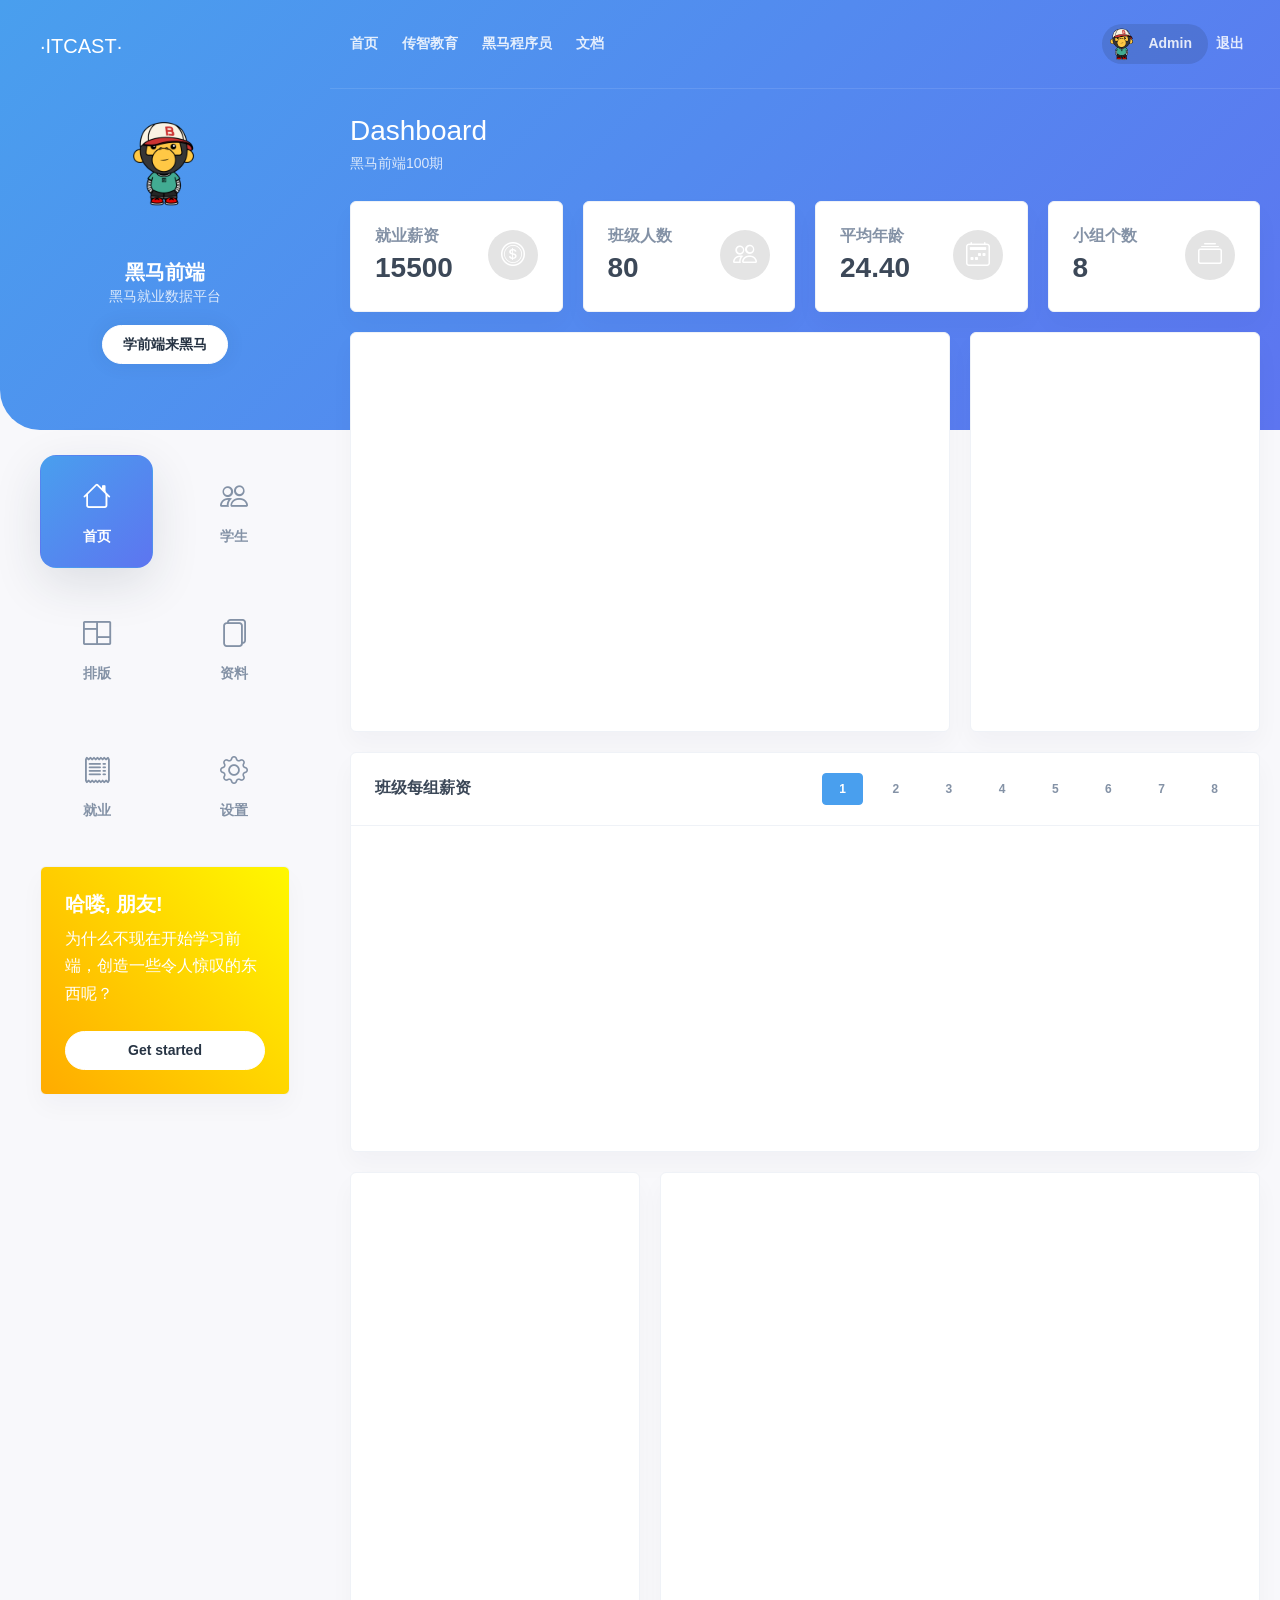
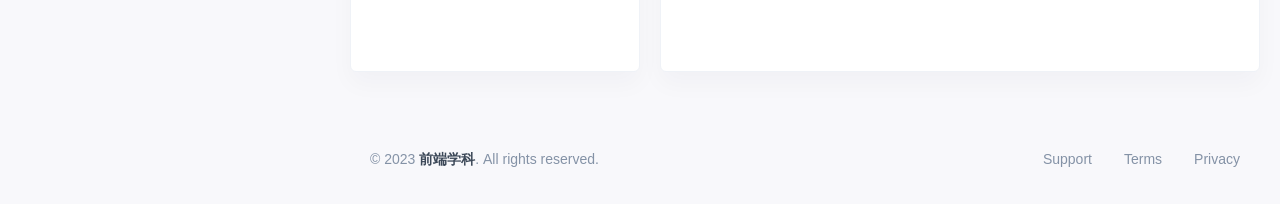
==== index.html @ 6d4876da "Initialize project" ====
<!DOCTYPE html>
<html lang="zh-CN">

<head>
  <meta charset="UTF-8" />
  <meta http-equiv="X-UA-Compatible" content="IE=edge" />
  <meta name="viewport" content="width=device-width, initial-scale=1.0" />
  <title>首页</title>
  <link rel="stylesheet" href="./bootstrap/bootstrap.min.css" />
  <link rel="stylesheet" href="./bootstrap/bootstrap-icons.css" />
  <link rel="stylesheet" href="./css/common.css" />
  <link rel="stylesheet" href="./css/index.css" />
</head>

<body class="application application-offset sidenav-pinned ready">
  <div class="container-fluid container-application">
    <div class="sidenav show" id="sidenav-main">
      <!-- Sidenav header -->
      <div class="sidenav-header d-flex align-items-center">
        <a class="navbar-brand" href="./index.html">
          <span class="logo">·ITCAST·</span>
        </a>
      </div>
      <!-- User mini profile -->
      <div class="sidenav-user d-flex flex-column align-items-center justify-content-between text-center">
        <!-- Avatar -->
        <div>
          <a href="#" class="avatar rounded-circle avatar-xl">
            <img alt="Image placeholder" src="./imgs/avatar.png" class="" />
          </a>
          <div class="mt-5">
            <h5 class="mb-0 text-white">黑马前端</h5>
            <span class="d-block text-sm text-white opacity-8 mb-3">黑马就业数据平台</span>
            <a href="javascript:;" class="btn btn-sm btn-white btn-icon rounded-pill shadow hover-translate-y-n3">
              <span class="btn-inner--text">学前端来黑马</span>
            </a>
          </div>
        </div>
      </div>
      <!-- Application nav -->
      <div class="nav-application clearfix">
        <a href="./index.html" class="btn btn-square text-sm active">
          <span class="btn-inner--icon d-block"><i class="bi bi-house bi-2x"></i></span>
          <span class="btn-inner--icon d-block pt-2">首页</span>
        </a>
        <a href="./student.html" class="btn btn-square text-sm">
          <span class="btn-inner--icon d-block"><i class="bi bi-people bi-2x"></i></span>
          <span class="btn-inner--icon d-block pt-2">学生</span>
        </a>
        <a href="javascript:;" class="btn btn-square text-sm">
          <span class="btn-inner--icon d-block"><i class="bi bi-columns bi-2x"></i></span>
          <span class="btn-inner--icon d-block pt-2">排版</span>
        </a>
        <a href="javascript:;" class="btn btn-square text-sm">
          <span class="btn-inner--icon d-block"><i class="bi bi-files bi-2x"></i></span>
          <span class="btn-inner--icon d-block pt-2">资料</span>
        </a>
        <a href="javascript:;" class="btn btn-square text-sm">
          <span class="btn-inner--icon d-block"><i class="bi bi-receipt bi-2x"></i></span>
          <span class="btn-inner--icon d-block pt-2">就业</span>
        </a>
        <a href="javascript:;" class="btn btn-square text-sm">
          <span class="btn-inner--icon d-block"><i class="bi bi-gear bi-2x"></i></span>
          <span class="btn-inner--icon d-block pt-2">设置</span>
        </a>
      </div>
      <!-- Misc area -->
      <div class="card bg-gradient-warning">
        <div class="card-body">
          <h5 class="text-white">哈喽, 朋友!</h5>
          <p class="text-white mb-4">为什么不现在开始学习前端，创造一些令人惊叹的东西呢？</p>
          <a href="http://itcast.cn" class="btn btn-sm btn-block btn-white rounded-pill" target="_blank">Get started</a>
        </div>
      </div>
    </div>
    <div class="main-content position-relative">
      <nav class="navbar navbar-main navbar-expand-lg navbar-dark navbar-border" id="navbar-main">
        <div class="container-fluid">
          <!-- Navbar nav -->
          <div class="collapse navbar-collapse navbar-collapse-fade" id="navbar-main-collapse">
            <ul class="navbar-nav align-items-lg-center">
              <!-- Home  -->
              <li class="nav-item">
                <a class="nav-link pl-lg-0" href="./index.html"> 首页 </a>
              </li>
              <li class="nav-item">
                <a class="nav-link pl-lg-0" href="./index.html"> 传智教育 </a>
              </li>
              <li class="nav-item">
                <a class="nav-link pl-lg-0" href="./index.html"> 黑马程序员 </a>
              </li>
              <li class="nav-item">
                <a class="nav-link pl-lg-0" href="./index.html"> 文档 </a>
              </li>
            </ul>
            <!-- Right menu -->
            <ul class="navbar-nav ml-lg-auto align-items-center d-none d-lg-flex">
              <li class="nav-item dropdown dropdown-animate">
                <a class="nav-link pr-lg-0" href="javascript:void(0)" role="button" data-toggle="dropdown" aria-haspopup="true" aria-expanded="false">
                  <div class="media media-pill align-items-center">
                    <span class="avatar rounded-circle">
                      <img alt="Image placeholder" src="./imgs/avatar.png" />
                    </span>
                    <div class="ml-2 d-none d-lg-block">
                      <span class="mb-0 text-sm font-weight-bold username">Admin</span>
                    </div>
                  </div>
                </a>
              </li>
              <li class="nav-item">
                <a class="nav-link pl-lg-0" id="logout" href="javascript:;"> 退出 </a>
              </li>
            </ul>
          </div>
        </div>
      </nav>
      <div class="page-content">
        <!-- Page Title -->
        <div class="page-title">
          <div class="row justify-content-between align-items-center">
            <div class="col-md-6 mb-3 mb-md-0">
              <h5 class="h3 font-weight-400 mb-0 text-white">Dashboard</h5>
              <span class="text-sm text-white opacity-8">黑马前端100期</span>
            </div>
          </div>
        </div>
        <!-- charts -->
        <div class="row">
          <div class="col-xl-3 col-md-6">
            <div class="card card-stats">
              <div class="card-body">
                <div class="row">
                  <div class="col">
                    <h6 class="text-muted mb-1">就业薪资</h6>
                    <span class="h3 font-weight-bold mb-0 salary">15500</span>
                  </div>
                  <div class="col-auto">
                    <i class="bi bi-coin"></i>
                  </div>
                </div>
              </div>
            </div>
          </div>
          <div class="col-xl-3 col-md-6">
            <div class="card card-stats">
              <div class="card-body">
                <div class="row">
                  <div class="col">
                    <h6 class="text-muted mb-1">班级人数</h6>
                    <span class="h3 font-weight-bold mb-0 student_count">80</span>
                  </div>
                  <div class="col-auto">
                    <i class="bi bi-people"></i>
                  </div>
                </div>
              </div>
            </div>
          </div>
          <div class="col-xl-3 col-md-6">
            <div class="card card-stats">
              <div class="card-body">
                <div class="row">
                  <div class="col">
                    <h6 class="text-muted mb-1">平均年龄</h6>
                    <span class="h3 font-weight-bold mb-0 age">24.40</span>
                  </div>
                  <div class="col-auto">
                    <i class="bi bi-calendar2-week"></i>
                  </div>
                </div>
              </div>
            </div>
          </div>
          <div class="col-xl-3 col-md-6">
            <div class="card card-stats">
              <!-- Card body -->
              <div class="card-body">
                <div class="row">
                  <div class="col">
                    <h6 class="text-muted mb-1">小组个数</h6>
                    <span class="h3 font-weight-bold mb-0 group_count">8</span>
                  </div>
                  <div class="col-auto">
                    <i class="bi bi-collection"></i>
                  </div>
                </div>
              </div>
            </div>
          </div>
        </div>
        <div class="row">
          <div class="col col-xl-8">
            <div class="card" id="line" style="height: 400px"></div>
          </div>
          <div class="col col-xl-4">
            <div class="card" id="salary" style="height: 400px"></div>
          </div>
          <div class="col col-xl-12">
            <div class="card" style="height: 400px">
              <div class="card-header">
                <div class="d-flex justify-content-between align-items-center">
                  <h6 class="mb-0">班级每组薪资</h6>
                  <div id="btns">
                    <button type="button" class="btn btn-xs btn-blue">1</button>
                    <button type="button" class="btn btn-xs">2</button>
                    <button type="button" class="btn btn-xs">3</button>
                    <button type="button" class="btn btn-xs">4</button>
                    <button type="button" class="btn btn-xs">5</button>
                    <button type="button" class="btn btn-xs">6</button>
                    <button type="button" class="btn btn-xs">7</button>
                    <button type="button" class="btn btn-xs">8</button>
                  </div>
                </div>
              </div>
              <div class="card-body p-0" id="lines"></div>
            </div>
          </div>
          <div class="col col-xl-4">
            <div class="card" id="gender" style="height: 500px"></div>
          </div>
          <div class="col col-xl-8">
            <div class="card" id="map" style="height: 500px"></div>
          </div>
        </div>
        <!-- footer -->
        <div class="footer pt-5 pb-4 footer-light" id="footer-main">
          <div class="row text-center text-sm-left align-items-sm-center">
            <div class="col-sm-6">
              <p class="text-sm mb-0">© 2023 <a href="https://itcast.cn" class="h6 text-sm" target="_blank">前端学科</a>. All rights reserved.</p>
            </div>
            <div class="col-sm-6 mb-md-0">
              <ul class="nav justify-content-center justify-content-md-end">
                <li class="nav-item">
                  <a class="nav-link" href="#">Support</a>
                </li>
                <li class="nav-item">
                  <a class="nav-link" href="#">Terms</a>
                </li>
                <li class="nav-item">
                  <a class="nav-link pr-0" href="#">Privacy</a>
                </li>
              </ul>
            </div>
          </div>
        </div>
      </div>
    </div>
  </div>
  <!-- toast -->
  <div class=" toast bg-rgba my-toast" data-bs-delay="1500" aria-live="assertive" aria-atomic="true" role="alert">
    <div class="toast-body">提示消息</div>
  </div>
  <script src="./bootstrap/bootstrap.min.js"></script>
  <script src="./lib/axios.js"></script>
  <script src="./lib/echarts.min.js"></script>
  <script src="./lib/china.js"></script>
  <!-- 公共逻辑 -->
  <script src="./js/common.js"></script>
  <!-- 核心逻辑 -->
  <script src="./js/index.js"></script>
</body>

</html>
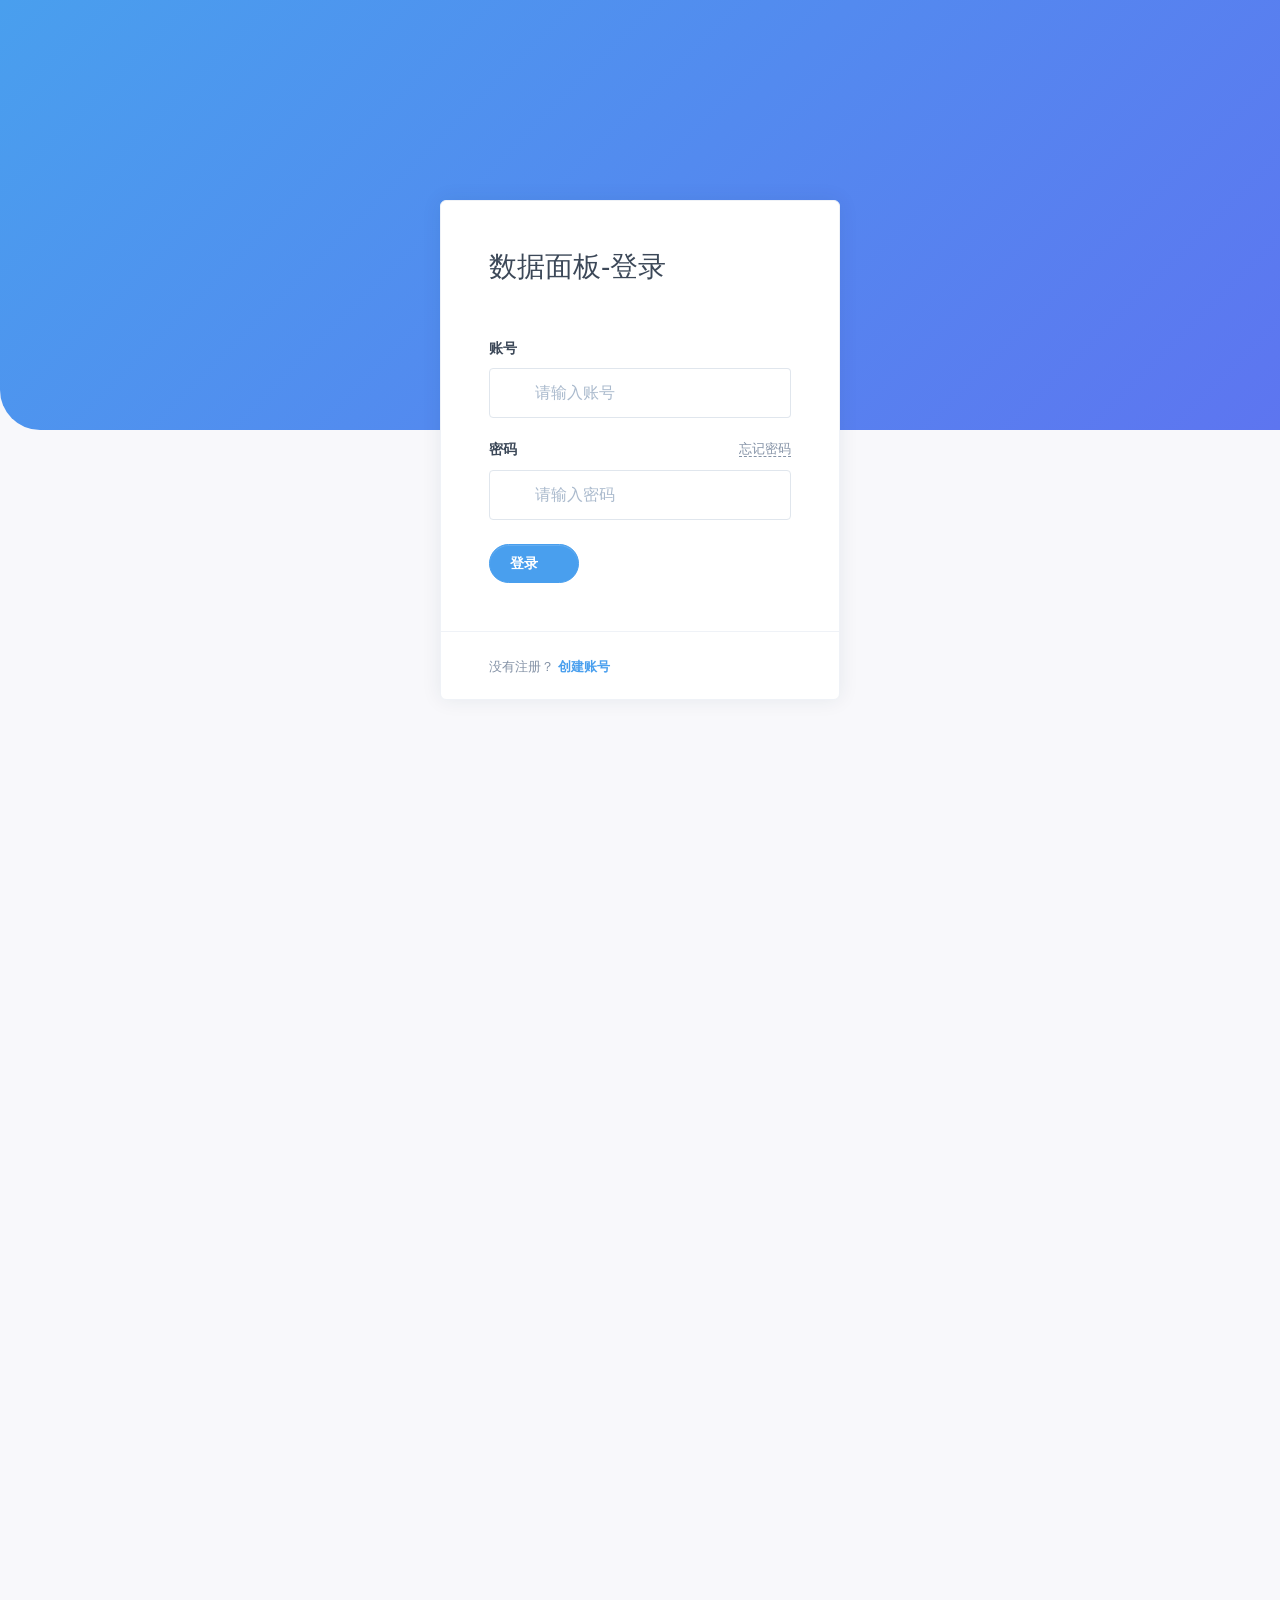
==== commit 344e0a5c: "Statistics feature on index completed" ====
--- a/index.html
+++ b/index.html
@@ -18,7 +18,7 @@
       <!-- Sidenav header -->
       <div class="sidenav-header d-flex align-items-center">
         <a class="navbar-brand" href="./index.html">
-          <span class="logo">·ITCAST·</span>
+          <span class="logo">·GUOCHEN·</span>
         </a>
       </div>
       <!-- User mini profile -->
@@ -29,10 +29,10 @@
             <img alt="Image placeholder" src="./imgs/avatar.png" class="" />
           </a>
           <div class="mt-5">
-            <h5 class="mb-0 text-white">黑马前端</h5>
-            <span class="d-block text-sm text-white opacity-8 mb-3">黑马就业数据平台</span>
+            <h5 class="mb-0 text-white">可视化看板</h5>
+            <span class="d-block text-sm text-white opacity-8 mb-3">就业数据可视平台</span>
             <a href="javascript:;" class="btn btn-sm btn-white btn-icon rounded-pill shadow hover-translate-y-n3">
-              <span class="btn-inner--text">学前端来黑马</span>
+              <span class="btn-inner--text">数据展示首页</span>
             </a>
           </div>
         </div>
@@ -84,10 +84,10 @@
                 <a class="nav-link pl-lg-0" href="./index.html"> 首页 </a>
               </li>
               <li class="nav-item">
-                <a class="nav-link pl-lg-0" href="./index.html"> 传智教育 </a>
-              </li>
-              <li class="nav-item">
-                <a class="nav-link pl-lg-0" href="./index.html"> 黑马程序员 </a>
+                <a class="nav-link pl-lg-0" href="./index.html"> 教育 </a>
+              </li>
+              <li class="nav-item">
+                <a class="nav-link pl-lg-0" href="./index.html"> 程序员 </a>
               </li>
               <li class="nav-item">
                 <a class="nav-link pl-lg-0" href="./index.html"> 文档 </a>
@@ -120,7 +120,7 @@
           <div class="row justify-content-between align-items-center">
             <div class="col-md-6 mb-3 mb-md-0">
               <h5 class="h3 font-weight-400 mb-0 text-white">Dashboard</h5>
-              <span class="text-sm text-white opacity-8">黑马前端100期</span>
+              <span class="text-sm text-white opacity-8">前端班级100期</span>
             </div>
           </div>
         </div>
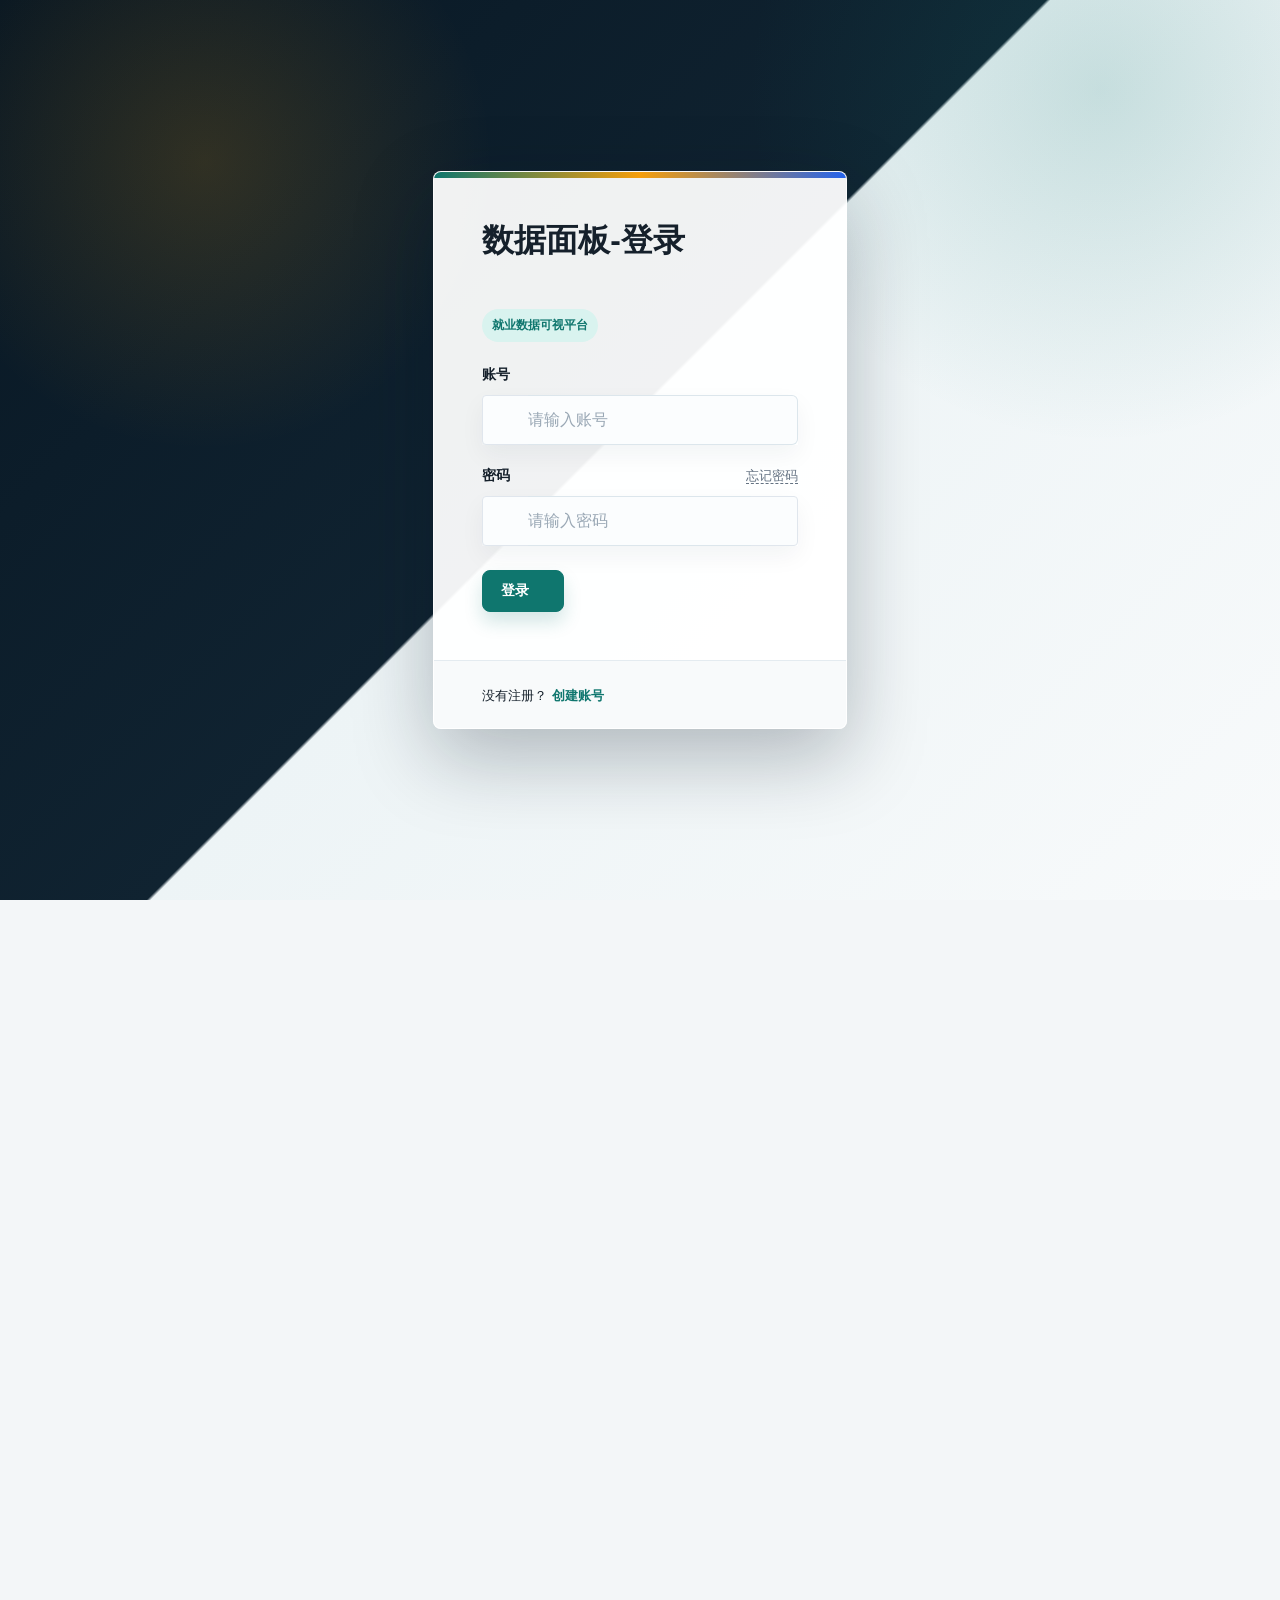
==== commit d9128c52: "style: enhance project page design with Codex" ====
--- a/index.html
+++ b/index.html
@@ -1,263 +1,325 @@
-<!DOCTYPE html>
-<html lang="zh-CN">
-
-<head>
-  <meta charset="UTF-8" />
-  <meta http-equiv="X-UA-Compatible" content="IE=edge" />
-  <meta name="viewport" content="width=device-width, initial-scale=1.0" />
-  <title>首页</title>
-  <link rel="stylesheet" href="./bootstrap/bootstrap.min.css" />
-  <link rel="stylesheet" href="./bootstrap/bootstrap-icons.css" />
-  <link rel="stylesheet" href="./css/common.css" />
-  <link rel="stylesheet" href="./css/index.css" />
-</head>
-
-<body class="application application-offset sidenav-pinned ready">
-  <div class="container-fluid container-application">
-    <div class="sidenav show" id="sidenav-main">
-      <!-- Sidenav header -->
-      <div class="sidenav-header d-flex align-items-center">
-        <a class="navbar-brand" href="./index.html">
-          <span class="logo">·GUOCHEN·</span>
-        </a>
-      </div>
-      <!-- User mini profile -->
-      <div class="sidenav-user d-flex flex-column align-items-center justify-content-between text-center">
-        <!-- Avatar -->
-        <div>
-          <a href="#" class="avatar rounded-circle avatar-xl">
-            <img alt="Image placeholder" src="./imgs/avatar.png" class="" />
-          </a>
-          <div class="mt-5">
-            <h5 class="mb-0 text-white">可视化看板</h5>
-            <span class="d-block text-sm text-white opacity-8 mb-3">就业数据可视平台</span>
-            <a href="javascript:;" class="btn btn-sm btn-white btn-icon rounded-pill shadow hover-translate-y-n3">
-              <span class="btn-inner--text">数据展示首页</span>
-            </a>
-          </div>
-        </div>
-      </div>
-      <!-- Application nav -->
-      <div class="nav-application clearfix">
-        <a href="./index.html" class="btn btn-square text-sm active">
-          <span class="btn-inner--icon d-block"><i class="bi bi-house bi-2x"></i></span>
-          <span class="btn-inner--icon d-block pt-2">首页</span>
-        </a>
-        <a href="./student.html" class="btn btn-square text-sm">
-          <span class="btn-inner--icon d-block"><i class="bi bi-people bi-2x"></i></span>
-          <span class="btn-inner--icon d-block pt-2">学生</span>
-        </a>
-        <a href="javascript:;" class="btn btn-square text-sm">
-          <span class="btn-inner--icon d-block"><i class="bi bi-columns bi-2x"></i></span>
-          <span class="btn-inner--icon d-block pt-2">排版</span>
-        </a>
-        <a href="javascript:;" class="btn btn-square text-sm">
-          <span class="btn-inner--icon d-block"><i class="bi bi-files bi-2x"></i></span>
-          <span class="btn-inner--icon d-block pt-2">资料</span>
-        </a>
-        <a href="javascript:;" class="btn btn-square text-sm">
-          <span class="btn-inner--icon d-block"><i class="bi bi-receipt bi-2x"></i></span>
-          <span class="btn-inner--icon d-block pt-2">就业</span>
-        </a>
-        <a href="javascript:;" class="btn btn-square text-sm">
-          <span class="btn-inner--icon d-block"><i class="bi bi-gear bi-2x"></i></span>
-          <span class="btn-inner--icon d-block pt-2">设置</span>
-        </a>
-      </div>
-      <!-- Misc area -->
-      <div class="card bg-gradient-warning">
-        <div class="card-body">
-          <h5 class="text-white">哈喽, 朋友!</h5>
-          <p class="text-white mb-4">为什么不现在开始学习前端，创造一些令人惊叹的东西呢？</p>
-          <a href="http://itcast.cn" class="btn btn-sm btn-block btn-white rounded-pill" target="_blank">Get started</a>
-        </div>
-      </div>
-    </div>
-    <div class="main-content position-relative">
-      <nav class="navbar navbar-main navbar-expand-lg navbar-dark navbar-border" id="navbar-main">
-        <div class="container-fluid">
-          <!-- Navbar nav -->
-          <div class="collapse navbar-collapse navbar-collapse-fade" id="navbar-main-collapse">
-            <ul class="navbar-nav align-items-lg-center">
-              <!-- Home  -->
-              <li class="nav-item">
-                <a class="nav-link pl-lg-0" href="./index.html"> 首页 </a>
-              </li>
-              <li class="nav-item">
-                <a class="nav-link pl-lg-0" href="./index.html"> 教育 </a>
-              </li>
-              <li class="nav-item">
-                <a class="nav-link pl-lg-0" href="./index.html"> 程序员 </a>
-              </li>
-              <li class="nav-item">
-                <a class="nav-link pl-lg-0" href="./index.html"> 文档 </a>
-              </li>
-            </ul>
-            <!-- Right menu -->
-            <ul class="navbar-nav ml-lg-auto align-items-center d-none d-lg-flex">
-              <li class="nav-item dropdown dropdown-animate">
-                <a class="nav-link pr-lg-0" href="javascript:void(0)" role="button" data-toggle="dropdown" aria-haspopup="true" aria-expanded="false">
-                  <div class="media media-pill align-items-center">
-                    <span class="avatar rounded-circle">
-                      <img alt="Image placeholder" src="./imgs/avatar.png" />
-                    </span>
-                    <div class="ml-2 d-none d-lg-block">
-                      <span class="mb-0 text-sm font-weight-bold username">Admin</span>
-                    </div>
-                  </div>
-                </a>
-              </li>
-              <li class="nav-item">
-                <a class="nav-link pl-lg-0" id="logout" href="javascript:;"> 退出 </a>
-              </li>
-            </ul>
-          </div>
-        </div>
-      </nav>
-      <div class="page-content">
-        <!-- Page Title -->
-        <div class="page-title">
-          <div class="row justify-content-between align-items-center">
-            <div class="col-md-6 mb-3 mb-md-0">
-              <h5 class="h3 font-weight-400 mb-0 text-white">Dashboard</h5>
-              <span class="text-sm text-white opacity-8">前端班级100期</span>
-            </div>
-          </div>
-        </div>
-        <!-- charts -->
-        <div class="row">
-          <div class="col-xl-3 col-md-6">
-            <div class="card card-stats">
-              <div class="card-body">
-                <div class="row">
-                  <div class="col">
-                    <h6 class="text-muted mb-1">就业薪资</h6>
-                    <span class="h3 font-weight-bold mb-0 salary">15500</span>
-                  </div>
-                  <div class="col-auto">
-                    <i class="bi bi-coin"></i>
-                  </div>
-                </div>
-              </div>
-            </div>
-          </div>
-          <div class="col-xl-3 col-md-6">
-            <div class="card card-stats">
-              <div class="card-body">
-                <div class="row">
-                  <div class="col">
-                    <h6 class="text-muted mb-1">班级人数</h6>
-                    <span class="h3 font-weight-bold mb-0 student_count">80</span>
-                  </div>
-                  <div class="col-auto">
-                    <i class="bi bi-people"></i>
-                  </div>
-                </div>
-              </div>
-            </div>
-          </div>
-          <div class="col-xl-3 col-md-6">
-            <div class="card card-stats">
-              <div class="card-body">
-                <div class="row">
-                  <div class="col">
-                    <h6 class="text-muted mb-1">平均年龄</h6>
-                    <span class="h3 font-weight-bold mb-0 age">24.40</span>
-                  </div>
-                  <div class="col-auto">
-                    <i class="bi bi-calendar2-week"></i>
-                  </div>
-                </div>
-              </div>
-            </div>
-          </div>
-          <div class="col-xl-3 col-md-6">
-            <div class="card card-stats">
-              <!-- Card body -->
-              <div class="card-body">
-                <div class="row">
-                  <div class="col">
-                    <h6 class="text-muted mb-1">小组个数</h6>
-                    <span class="h3 font-weight-bold mb-0 group_count">8</span>
-                  </div>
-                  <div class="col-auto">
-                    <i class="bi bi-collection"></i>
-                  </div>
-                </div>
-              </div>
-            </div>
-          </div>
-        </div>
-        <div class="row">
-          <div class="col col-xl-8">
-            <div class="card" id="line" style="height: 400px"></div>
-          </div>
-          <div class="col col-xl-4">
-            <div class="card" id="salary" style="height: 400px"></div>
-          </div>
-          <div class="col col-xl-12">
-            <div class="card" style="height: 400px">
-              <div class="card-header">
-                <div class="d-flex justify-content-between align-items-center">
-                  <h6 class="mb-0">班级每组薪资</h6>
-                  <div id="btns">
-                    <button type="button" class="btn btn-xs btn-blue">1</button>
-                    <button type="button" class="btn btn-xs">2</button>
-                    <button type="button" class="btn btn-xs">3</button>
-                    <button type="button" class="btn btn-xs">4</button>
-                    <button type="button" class="btn btn-xs">5</button>
-                    <button type="button" class="btn btn-xs">6</button>
-                    <button type="button" class="btn btn-xs">7</button>
-                    <button type="button" class="btn btn-xs">8</button>
-                  </div>
-                </div>
-              </div>
-              <div class="card-body p-0" id="lines"></div>
-            </div>
-          </div>
-          <div class="col col-xl-4">
-            <div class="card" id="gender" style="height: 500px"></div>
-          </div>
-          <div class="col col-xl-8">
-            <div class="card" id="map" style="height: 500px"></div>
-          </div>
-        </div>
-        <!-- footer -->
-        <div class="footer pt-5 pb-4 footer-light" id="footer-main">
-          <div class="row text-center text-sm-left align-items-sm-center">
-            <div class="col-sm-6">
-              <p class="text-sm mb-0">© 2023 <a href="https://itcast.cn" class="h6 text-sm" target="_blank">前端学科</a>. All rights reserved.</p>
-            </div>
-            <div class="col-sm-6 mb-md-0">
-              <ul class="nav justify-content-center justify-content-md-end">
-                <li class="nav-item">
-                  <a class="nav-link" href="#">Support</a>
-                </li>
-                <li class="nav-item">
-                  <a class="nav-link" href="#">Terms</a>
-                </li>
-                <li class="nav-item">
-                  <a class="nav-link pr-0" href="#">Privacy</a>
-                </li>
-              </ul>
-            </div>
-          </div>
-        </div>
-      </div>
-    </div>
-  </div>
-  <!-- toast -->
-  <div class=" toast bg-rgba my-toast" data-bs-delay="1500" aria-live="assertive" aria-atomic="true" role="alert">
-    <div class="toast-body">提示消息</div>
-  </div>
-  <script src="./bootstrap/bootstrap.min.js"></script>
-  <script src="./lib/axios.js"></script>
-  <script src="./lib/echarts.min.js"></script>
-  <script src="./lib/china.js"></script>
-  <!-- 公共逻辑 -->
-  <script src="./js/common.js"></script>
-  <!-- 核心逻辑 -->
-  <script src="./js/index.js"></script>
-</body>
-
-</html>+<!DOCTYPE html>
+<html lang="zh-CN">
+  <head>
+    <meta charset="UTF-8" />
+    <meta http-equiv="X-UA-Compatible" content="IE=edge" />
+    <meta name="viewport" content="width=device-width, initial-scale=1.0" />
+    <title>首页</title>
+    <link rel="icon" href="data:," />
+    <link rel="stylesheet" href="./bootstrap/bootstrap.min.css" />
+    <link rel="stylesheet" href="./bootstrap/bootstrap-icons.css" />
+    <link rel="stylesheet" href="./css/common.css" />
+    <link rel="stylesheet" href="./css/index.css" />
+  </head>
+
+  <body class="application application-offset sidenav-pinned ready">
+    <div class="container-fluid container-application">
+      <div class="sidenav show" id="sidenav-main">
+        <!-- Sidenav header -->
+        <div class="sidenav-header d-flex align-items-center">
+          <a class="navbar-brand" href="./index.html">
+            <span class="logo">·GUOCHEN·</span>
+          </a>
+        </div>
+        <!-- User mini profile -->
+        <div
+          class="sidenav-user d-flex flex-column align-items-center justify-content-between text-center"
+        >
+          <!-- Avatar -->
+          <div>
+            <a href="#" class="avatar rounded-circle avatar-xl">
+              <img alt="Image placeholder" src="./imgs/avatar.png" class="" />
+            </a>
+            <div class="mt-5">
+              <h5 class="mb-0 text-white">可视化看板</h5>
+              <span class="d-block text-sm text-white opacity-8 mb-3"
+                >就业数据可视平台</span
+              >
+              <a
+                href="javascript:;"
+                class="btn btn-sm btn-white btn-icon rounded-pill shadow hover-translate-y-n3"
+              >
+                <span class="btn-inner--text">数据展示首页</span>
+              </a>
+            </div>
+          </div>
+        </div>
+        <!-- Application nav -->
+        <div class="nav-application clearfix">
+          <a href="./index.html" class="btn btn-square text-sm active">
+            <span class="btn-inner--icon d-block"
+              ><i class="bi bi-house bi-2x"></i
+            ></span>
+            <span class="btn-inner--icon d-block pt-2">首页</span>
+          </a>
+          <a href="./student.html" class="btn btn-square text-sm">
+            <span class="btn-inner--icon d-block"
+              ><i class="bi bi-people bi-2x"></i
+            ></span>
+            <span class="btn-inner--icon d-block pt-2">学生</span>
+          </a>
+          <a href="javascript:;" class="btn btn-square text-sm">
+            <span class="btn-inner--icon d-block"
+              ><i class="bi bi-columns bi-2x"></i
+            ></span>
+            <span class="btn-inner--icon d-block pt-2">排版</span>
+          </a>
+          <a href="javascript:;" class="btn btn-square text-sm">
+            <span class="btn-inner--icon d-block"
+              ><i class="bi bi-files bi-2x"></i
+            ></span>
+            <span class="btn-inner--icon d-block pt-2">资料</span>
+          </a>
+          <a href="javascript:;" class="btn btn-square text-sm">
+            <span class="btn-inner--icon d-block"
+              ><i class="bi bi-receipt bi-2x"></i
+            ></span>
+            <span class="btn-inner--icon d-block pt-2">就业</span>
+          </a>
+          <a href="javascript:;" class="btn btn-square text-sm">
+            <span class="btn-inner--icon d-block"
+              ><i class="bi bi-gear bi-2x"></i
+            ></span>
+            <span class="btn-inner--icon d-block pt-2">设置</span>
+          </a>
+        </div>
+        <!-- Misc area -->
+        <div class="card bg-gradient-warning">
+          <div class="card-body">
+            <h5 class="text-white">哈喽, 朋友!</h5>
+            <p class="text-white mb-4">
+              为什么不现在开始学习前端，创造一些令人惊叹的东西呢？
+            </p>
+            <a
+              href="javascript:;"
+              class="btn btn-sm btn-block btn-white rounded-pill"
+              >Get started</a
+            >
+          </div>
+        </div>
+      </div>
+      <div class="main-content position-relative">
+        <nav
+          class="navbar navbar-main navbar-expand-lg navbar-dark navbar-border"
+          id="navbar-main"
+        >
+          <div class="container-fluid">
+            <!-- Navbar nav -->
+            <div
+              class="collapse navbar-collapse navbar-collapse-fade"
+              id="navbar-main-collapse"
+            >
+              <ul class="navbar-nav align-items-lg-center">
+                <!-- Home  -->
+                <li class="nav-item">
+                  <a class="nav-link pl-lg-0" href="./index.html"> 首页 </a>
+                </li>
+                <li class="nav-item">
+                  <a class="nav-link pl-lg-0" href="./index.html"> 教育 </a>
+                </li>
+                <li class="nav-item">
+                  <a class="nav-link pl-lg-0" href="./index.html"> 程序员 </a>
+                </li>
+                <li class="nav-item">
+                  <a class="nav-link pl-lg-0" href="./index.html"> 文档 </a>
+                </li>
+              </ul>
+              <!-- Right menu -->
+              <ul
+                class="navbar-nav ml-lg-auto align-items-center d-none d-lg-flex"
+              >
+                <li class="nav-item dropdown dropdown-animate">
+                  <a
+                    class="nav-link pr-lg-0"
+                    href="javascript:void(0)"
+                    role="button"
+                    data-toggle="dropdown"
+                    aria-haspopup="true"
+                    aria-expanded="false"
+                  >
+                    <div class="media media-pill align-items-center">
+                      <span class="avatar rounded-circle">
+                        <img alt="Image placeholder" src="./imgs/avatar.png" />
+                      </span>
+                      <div class="ml-2 d-none d-lg-block">
+                        <span class="mb-0 text-sm font-weight-bold username"
+                          >Admin</span
+                        >
+                      </div>
+                    </div>
+                  </a>
+                </li>
+                <li class="nav-item">
+                  <a class="nav-link pl-lg-0" id="logout" href="javascript:;">
+                    退出
+                  </a>
+                </li>
+              </ul>
+            </div>
+          </div>
+        </nav>
+        <div class="page-content">
+          <!-- Page Title -->
+          <div class="page-title">
+            <div class="row justify-content-between align-items-center">
+              <div class="col-md-6 mb-3 mb-md-0">
+                <h5 class="h3 font-weight-400 mb-0 text-white">Dashboard</h5>
+                <span class="text-sm text-white opacity-8">前端班级100期</span>
+              </div>
+            </div>
+          </div>
+          <!-- charts -->
+          <div class="row">
+            <div class="col-xl-3 col-md-6">
+              <div class="card card-stats">
+                <div class="card-body">
+                  <div class="row">
+                    <div class="col">
+                      <h6 class="text-muted mb-1">就业薪资</h6>
+                      <span class="h3 font-weight-bold mb-0 salary">15500</span>
+                    </div>
+                    <div class="col-auto">
+                      <i class="bi bi-coin"></i>
+                    </div>
+                  </div>
+                </div>
+              </div>
+            </div>
+            <div class="col-xl-3 col-md-6">
+              <div class="card card-stats">
+                <div class="card-body">
+                  <div class="row">
+                    <div class="col">
+                      <h6 class="text-muted mb-1">班级人数</h6>
+                      <span class="h3 font-weight-bold mb-0 student_count"
+                        >80</span
+                      >
+                    </div>
+                    <div class="col-auto">
+                      <i class="bi bi-people"></i>
+                    </div>
+                  </div>
+                </div>
+              </div>
+            </div>
+            <div class="col-xl-3 col-md-6">
+              <div class="card card-stats">
+                <div class="card-body">
+                  <div class="row">
+                    <div class="col">
+                      <h6 class="text-muted mb-1">平均年龄</h6>
+                      <span class="h3 font-weight-bold mb-0 age">24.40</span>
+                    </div>
+                    <div class="col-auto">
+                      <i class="bi bi-calendar2-week"></i>
+                    </div>
+                  </div>
+                </div>
+              </div>
+            </div>
+            <div class="col-xl-3 col-md-6">
+              <div class="card card-stats">
+                <!-- Card body -->
+                <div class="card-body">
+                  <div class="row">
+                    <div class="col">
+                      <h6 class="text-muted mb-1">小组个数</h6>
+                      <span class="h3 font-weight-bold mb-0 group_count"
+                        >8</span
+                      >
+                    </div>
+                    <div class="col-auto">
+                      <i class="bi bi-collection"></i>
+                    </div>
+                  </div>
+                </div>
+              </div>
+            </div>
+          </div>
+          <div class="row">
+            <div class="col col-xl-8">
+              <div class="card" id="line" style="height: 400px"></div>
+            </div>
+            <div class="col col-xl-4">
+              <div class="card" id="salary" style="height: 400px"></div>
+            </div>
+            <div class="col col-xl-12">
+              <div class="card" style="height: 400px">
+                <div class="card-header">
+                  <div
+                    class="d-flex justify-content-between align-items-center"
+                  >
+                    <h6 class="mb-0">班级每组薪资</h6>
+                    <div id="btns">
+                      <button type="button" class="btn btn-xs btn-blue">
+                        1
+                      </button>
+                      <button type="button" class="btn btn-xs">2</button>
+                      <button type="button" class="btn btn-xs">3</button>
+                      <button type="button" class="btn btn-xs">4</button>
+                      <button type="button" class="btn btn-xs">5</button>
+                      <button type="button" class="btn btn-xs">6</button>
+                      <button type="button" class="btn btn-xs">7</button>
+                      <button type="button" class="btn btn-xs">8</button>
+                    </div>
+                  </div>
+                </div>
+                <div class="card-body p-0" id="lines"></div>
+              </div>
+            </div>
+            <div class="col col-xl-4">
+              <div class="card" id="gender" style="height: 500px"></div>
+            </div>
+            <div class="col col-xl-8">
+              <div class="card" id="map" style="height: 500px"></div>
+            </div>
+          </div>
+          <!-- footer -->
+          <div class="footer pt-5 pb-4 footer-light" id="footer-main">
+            <div class="row text-center text-sm-left align-items-sm-center">
+              <div class="col-sm-6">
+                <p class="text-sm mb-0">
+                  © 2023
+                  <a href="https://itcast.cn" class="h6 text-sm" target="_blank"
+                    >前端学科</a
+                  >. All rights reserved.
+                </p>
+              </div>
+              <div class="col-sm-6 mb-md-0">
+                <ul class="nav justify-content-center justify-content-md-end">
+                  <li class="nav-item">
+                    <a class="nav-link" href="#">Support</a>
+                  </li>
+                  <li class="nav-item">
+                    <a class="nav-link" href="#">Terms</a>
+                  </li>
+                  <li class="nav-item">
+                    <a class="nav-link pr-0" href="#">Privacy</a>
+                  </li>
+                </ul>
+              </div>
+            </div>
+          </div>
+        </div>
+      </div>
+    </div>
+    <!-- toast -->
+    <div
+      class="toast bg-rgba my-toast"
+      data-bs-delay="1500"
+      aria-live="assertive"
+      aria-atomic="true"
+      role="alert"
+    >
+      <div class="toast-body">提示消息</div>
+    </div>
+    <script src="./bootstrap/bootstrap.min.js"></script>
+    <script src="./lib/axios.js"></script>
+    <script src="./lib/echarts.min.js"></script>
+    <script src="./lib/china.js"></script>
+    <!-- 公共逻辑 -->
+    <script src="./js/common.js"></script>
+    <!-- 核心逻辑 -->
+    <script src="./js/index.js"></script>
+  </body>
+</html>
--- a/css/common.css
+++ b/css/common.css
@@ -30203,4 +30203,606 @@
   left: 50%;
   transform: translateX(-50%);
   z-index: 999;
-}+}
+
+/* Polished dashboard skin */
+:root {
+  --app-bg: #f3f6f8;
+  --app-surface: #ffffff;
+  --app-surface-soft: #f8fafb;
+  --app-ink: #15202b;
+  --app-muted: #647282;
+  --app-subtle: #9aa8b5;
+  --app-line: #e4ebf0;
+  --app-primary: #0f766e;
+  --app-primary-dark: #0b5f59;
+  --app-primary-soft: #d9f3ef;
+  --app-secondary: #2563eb;
+  --app-accent: #f59e0b;
+  --app-danger: #dc2626;
+  --app-sidebar: #102331;
+  --app-sidebar-deep: #081723;
+  --app-shadow-sm: 0 8px 18px rgba(15, 35, 50, 0.06);
+  --app-shadow-md: 0 16px 34px rgba(15, 35, 50, 0.1);
+  --app-shadow-lg: 0 24px 60px rgba(8, 23, 35, 0.18);
+  --app-radius: 8px;
+  --app-radius-sm: 6px;
+  --app-ease: cubic-bezier(0.2, 0.8, 0.2, 1);
+}
+
+html {
+  background: var(--app-bg);
+}
+
+body {
+  min-height: 100vh;
+  font-family: "Avenir Next", "PingFang SC", "Microsoft YaHei", sans-serif;
+  color: var(--app-ink);
+  background:
+    radial-gradient(circle at 86% 8%, rgba(15, 118, 110, 0.12), transparent 28rem),
+    linear-gradient(180deg, #edf4f6 0%, var(--app-bg) 42%, #eef3f6 100%);
+  text-wrap: pretty;
+}
+
+a {
+  color: var(--app-primary);
+}
+
+a:hover {
+  color: var(--app-primary-dark);
+}
+
+.application {
+  transition: opacity 0.25s var(--app-ease);
+}
+
+.application .container-application {
+  max-width: none;
+  min-height: 100vh;
+  padding-right: 24px;
+}
+
+.application-offset .container-application:before {
+  height: 330px;
+  background:
+    linear-gradient(135deg, rgba(8, 23, 35, 0.95) 0%, rgba(16, 58, 70, 0.94) 54%, rgba(15, 118, 110, 0.86) 100%),
+    radial-gradient(circle at 85% 0%, rgba(245, 158, 11, 0.22), transparent 24rem);
+  border-bottom-left-radius: 0;
+}
+
+.application .sidenav.show {
+  width: 260px;
+  min-width: 260px;
+  margin-left: 24px;
+  margin-top: 24px;
+  padding: 18px;
+  color: #dbe8ef;
+  background:
+    linear-gradient(180deg, rgba(16, 35, 49, 0.98), rgba(8, 23, 35, 0.98)),
+    radial-gradient(circle at 30% 0%, rgba(15, 118, 110, 0.35), transparent 14rem);
+  border: 1px solid rgba(255, 255, 255, 0.08);
+  border-radius: var(--app-radius);
+  box-shadow: var(--app-shadow-lg);
+}
+
+.application .sidenav.show+.main-content {
+  padding-left: 28px;
+}
+
+.application .sidenav-header {
+  padding: 0 0 18px;
+  margin-bottom: 18px;
+  border-bottom: 1px solid rgba(255, 255, 255, 0.08);
+}
+
+.logo {
+  display: inline-flex;
+  align-items: center;
+  min-height: 38px;
+  color: #ffffff;
+  font-size: 0.9rem;
+  font-weight: 800;
+  letter-spacing: 0.18em;
+}
+
+.logo:before {
+  content: "";
+  width: 12px;
+  height: 12px;
+  margin-right: 10px;
+  border-radius: 3px;
+  background: linear-gradient(135deg, var(--app-primary) 0%, var(--app-accent) 100%);
+  box-shadow: 0 0 0 5px rgba(15, 118, 110, 0.18);
+}
+
+.application .sidenav-user {
+  height: auto;
+  padding: 22px 12px 16px;
+  border-radius: var(--app-radius);
+  background: rgba(255, 255, 255, 0.055);
+  box-shadow: inset 0 1px 0 rgba(255, 255, 255, 0.06);
+}
+
+.avatar {
+  box-shadow: 0 12px 24px rgba(0, 0, 0, 0.16);
+}
+
+.avatar img {
+  object-fit: cover;
+}
+
+.sidenav-user .avatar {
+  border: 3px solid rgba(255, 255, 255, 0.14);
+}
+
+.sidenav-user h5 {
+  color: #ffffff;
+  font-size: 1rem;
+  font-weight: 750;
+}
+
+.sidenav-user .text-sm {
+  color: rgba(219, 232, 239, 0.72) !important;
+}
+
+.sidenav-user .btn-white {
+  color: #073a36;
+  background: #f5fffd;
+  border: 0;
+  border-radius: 999px !important;
+  box-shadow: 0 12px 24px rgba(0, 0, 0, 0.16);
+}
+
+.application .sidenav .nav-application {
+  display: grid;
+  grid-template-columns: 1fr 1fr;
+  gap: 10px;
+  margin-top: 18px;
+}
+
+.nav-application>.btn {
+  width: auto;
+  min-height: 82px;
+  margin: 0 !important;
+  padding: 14px 8px;
+  color: rgba(219, 232, 239, 0.72);
+  background: rgba(255, 255, 255, 0.045);
+  border: 1px solid rgba(255, 255, 255, 0.07);
+  border-radius: var(--app-radius-sm);
+  box-shadow: none;
+  transition:
+    transform 0.18s var(--app-ease),
+    background-color 0.18s var(--app-ease),
+    border-color 0.18s var(--app-ease),
+    color 0.18s var(--app-ease);
+}
+
+.nav-application>.btn.active {
+  color: #ffffff;
+  background: linear-gradient(135deg, var(--app-primary) 0%, #155e75 100%);
+  border-color: rgba(255, 255, 255, 0.18);
+  box-shadow: 0 16px 28px rgba(15, 118, 110, 0.24);
+}
+
+.nav-application>.btn:hover:not(.active) {
+  color: #ffffff;
+  background: rgba(255, 255, 255, 0.09);
+  border-color: rgba(255, 255, 255, 0.16);
+  transform: translateY(-2px);
+}
+
+.nav-application .bi {
+  font-size: 1.45rem;
+}
+
+.sidenav>.card.bg-gradient-warning {
+  margin-top: 18px;
+  margin-bottom: 0;
+  overflow: hidden;
+  color: #1f2933;
+  background:
+    linear-gradient(135deg, rgba(245, 158, 11, 0.95), rgba(251, 191, 36, 0.88)),
+    var(--app-accent) !important;
+  border: 0;
+  border-radius: var(--app-radius);
+  box-shadow: 0 16px 30px rgba(245, 158, 11, 0.16);
+}
+
+.sidenav>.card.bg-gradient-warning .card-body {
+  padding: 18px;
+  color: #1f2933;
+}
+
+.sidenav>.card.bg-gradient-warning h5,
+.sidenav>.card.bg-gradient-warning p {
+  color: #1f2933 !important;
+}
+
+.sidenav>.card.bg-gradient-warning p {
+  opacity: 0.78;
+}
+
+.sidenav>.card.bg-gradient-warning .btn-white {
+  color: #1f2933;
+  background: rgba(255, 255, 255, 0.88);
+  border: 0;
+}
+
+.application .main-content {
+  min-height: 100vh;
+}
+
+.application .navbar {
+  margin-top: 24px;
+  margin-bottom: 22px;
+}
+
+.navbar-border.navbar-dark {
+  border-bottom: 0;
+}
+
+.application .navbar-collapse {
+  min-height: 58px;
+  padding: 0 18px;
+  background: rgba(255, 255, 255, 0.12);
+  border: 1px solid rgba(255, 255, 255, 0.18);
+  border-radius: var(--app-radius);
+  backdrop-filter: blur(18px);
+  box-shadow: 0 18px 36px rgba(8, 23, 35, 0.1);
+}
+
+.navbar-dark .navbar-nav .nav-link {
+  color: rgba(21, 32, 43, 0.62);
+  font-weight: 650;
+  transition: color 0.18s var(--app-ease), opacity 0.18s var(--app-ease);
+}
+
+.navbar-dark .navbar-nav .nav-link:hover,
+.navbar-dark .navbar-nav .nav-link:focus {
+  color: var(--app-ink);
+}
+
+.media-pill {
+  padding: 4px 10px 4px 4px;
+  background: rgba(255, 255, 255, 0.14);
+  border: 1px solid rgba(255, 255, 255, 0.14);
+  border-radius: 999px;
+}
+
+.username {
+  color: var(--app-ink);
+}
+
+.application .container-application .page-content,
+.application .container-application .footer {
+  padding-left: 0;
+  padding-right: 0;
+}
+
+.page-content {
+  padding-bottom: 26px;
+}
+
+.page-title {
+  padding: 4px 0 6px;
+}
+
+.page-title .h3 {
+  color: var(--app-ink) !important;
+  font-size: clamp(1.65rem, 1.1rem + 1.2vw, 2.35rem);
+  font-weight: 800 !important;
+  letter-spacing: 0;
+}
+
+.page-title .text-sm {
+  color: var(--app-muted) !important;
+  font-weight: 520;
+}
+
+.card {
+  overflow: hidden;
+  background: rgba(255, 255, 255, 0.94);
+  border: 1px solid rgba(228, 235, 240, 0.86);
+  border-radius: var(--app-radius);
+  box-shadow: var(--app-shadow-sm);
+  transition:
+    transform 0.2s var(--app-ease),
+    box-shadow 0.2s var(--app-ease),
+    border-color 0.2s var(--app-ease);
+}
+
+.card:hover {
+  border-color: rgba(15, 118, 110, 0.18);
+  box-shadow: var(--app-shadow-md);
+}
+
+.card-body {
+  color: var(--app-muted);
+}
+
+.card-header,
+.card-footer {
+  background: rgba(248, 250, 251, 0.74);
+  border-color: var(--app-line);
+}
+
+.card-header h6,
+.card-title,
+.modal-title {
+  color: var(--app-ink);
+  font-weight: 760;
+}
+
+.text-muted {
+  color: var(--app-muted) !important;
+}
+
+.text-blue {
+  color: var(--app-primary) !important;
+}
+
+.text-blue:hover {
+  color: var(--app-primary-dark) !important;
+}
+
+.btn {
+  border-radius: var(--app-radius-sm);
+  font-weight: 700;
+  transition:
+    transform 0.16s var(--app-ease),
+    box-shadow 0.16s var(--app-ease),
+    background-color 0.16s var(--app-ease),
+    border-color 0.16s var(--app-ease);
+}
+
+.btn:hover {
+  transform: translateY(-1px);
+}
+
+.btn:active {
+  transform: translateY(0);
+}
+
+.btn-blue,
+.btn-blue:hover,
+.btn-blue:active,
+.btn-blue:focus {
+  color: #ffffff;
+  background: var(--app-primary);
+  border-color: var(--app-primary);
+  box-shadow: 0 10px 18px rgba(15, 118, 110, 0.18);
+}
+
+.btn-blue:hover {
+  background: var(--app-primary-dark);
+  border-color: var(--app-primary-dark);
+}
+
+.btn-white {
+  color: var(--app-ink);
+}
+
+.btn-xs {
+  min-width: 30px;
+  min-height: 30px;
+  padding: 0.35rem 0.6rem;
+}
+
+.table-responsive {
+  border-radius: var(--app-radius);
+}
+
+.table {
+  color: var(--app-ink);
+}
+
+.table thead th {
+  color: var(--app-muted);
+  background: #f8fafb;
+  border-bottom: 1px solid var(--app-line);
+  font-size: 0.76rem;
+  font-weight: 800;
+}
+
+.table td,
+.table th {
+  border-color: #edf2f5;
+}
+
+.table tbody tr {
+  transition: background-color 0.16s var(--app-ease);
+}
+
+.table tbody tr:hover {
+  background: #f8fbfb;
+}
+
+.table td {
+  color: #2d3a45;
+  font-weight: 520;
+}
+
+.table td .bi {
+  display: inline-grid;
+  width: 32px;
+  height: 32px;
+  place-items: center;
+  border-radius: 999px;
+  transition: background-color 0.16s var(--app-ease), transform 0.16s var(--app-ease);
+}
+
+.table td .bi:hover {
+  transform: translateY(-1px);
+}
+
+.text-success .bi,
+a.text-success {
+  color: var(--app-primary) !important;
+}
+
+.text-danger .bi,
+a.text-danger {
+  color: var(--app-danger) !important;
+}
+
+.text-success .bi:hover {
+  background: var(--app-primary-soft);
+}
+
+.text-danger .bi:hover {
+  background: #fee2e2;
+}
+
+.form-control,
+.form-select,
+.custom-select {
+  color: var(--app-ink);
+  background-color: #fbfdfe;
+  border: 1px solid #dce6ec;
+  border-radius: var(--app-radius-sm);
+  box-shadow: none;
+  transition: border-color 0.16s var(--app-ease), box-shadow 0.16s var(--app-ease), background-color 0.16s var(--app-ease);
+}
+
+.form-control:focus,
+.form-select:focus,
+.custom-select:focus {
+  background-color: #ffffff;
+  border-color: rgba(15, 118, 110, 0.55);
+  box-shadow: 0 0 0 4px rgba(15, 118, 110, 0.12);
+}
+
+.input-group-text {
+  color: var(--app-muted);
+  background: #f8fafb;
+  border-color: #dce6ec;
+}
+
+.focused .input-group-merge .input-group-text,
+.focused .input-group .form-control {
+  border-color: rgba(15, 118, 110, 0.55);
+}
+
+.form-control::placeholder {
+  color: #9aa8b5;
+}
+
+.modal-backdrop.show {
+  opacity: 0.46;
+}
+
+.modal-content {
+  border: 0;
+  border-radius: var(--app-radius);
+  box-shadow: 0 30px 80px rgba(8, 23, 35, 0.28);
+}
+
+.modal-header,
+.modal-footer {
+  background: #f8fafb;
+  border-color: var(--app-line);
+}
+
+.bg-rgba {
+  background: rgba(8, 23, 35, 0.9);
+  border: 1px solid rgba(255, 255, 255, 0.08);
+  border-radius: var(--app-radius);
+  box-shadow: var(--app-shadow-lg);
+}
+
+.my-toast {
+  top: 24px;
+}
+
+.footer-light {
+  color: var(--app-muted);
+}
+
+.footer-light p,
+.footer-light .nav-link {
+  color: rgba(100, 114, 130, 0.86);
+}
+
+@media (min-width: 1200px) {
+  .application .sidenav.show+.main-content {
+    max-width: calc(100% - 260px);
+  }
+}
+
+@media (max-width: 1199.98px) {
+  .application .container-application {
+    padding-right: 16px;
+  }
+
+  .application .sidenav.show {
+    margin-left: 16px;
+  }
+
+  .application .sidenav.show+.main-content {
+    padding-left: 22px;
+  }
+}
+
+@media (max-width: 767.98px) {
+  .application .container-application {
+    display: block;
+    padding-right: 0;
+  }
+
+  .application .sidenav.show {
+    position: relative;
+    width: auto;
+    min-width: 0;
+    height: auto;
+    margin: 12px;
+    padding-left: 18px;
+    padding-right: 18px;
+    overflow: visible;
+    border-radius: var(--app-radius);
+  }
+
+  .application .sidenav.show:before {
+    display: none;
+  }
+
+  .application .sidenav.show+.main-content {
+    height: auto;
+    padding: 0 12px;
+    overflow: visible;
+    pointer-events: auto;
+    transform: none;
+  }
+
+  .application .navbar {
+    margin-top: 14px;
+  }
+
+  .application .navbar-collapse {
+    display: flex !important;
+    flex-wrap: wrap;
+    min-height: auto;
+    padding: 10px 12px;
+  }
+
+  .navbar-nav {
+    flex-direction: row;
+    gap: 12px;
+  }
+
+  .page-title .h3 {
+    color: var(--app-ink) !important;
+  }
+
+  .page-title .text-sm {
+    color: var(--app-muted) !important;
+  }
+}
+
+@media (prefers-reduced-motion: reduce) {
+  *,
+  *:before,
+  *:after {
+    transition-duration: 0.01ms !important;
+    animation-duration: 0.01ms !important;
+  }
+}
--- a/css/index.css
+++ b/css/index.css
@@ -1,12 +1,128 @@
-.card-stats .bi{
-  width: 50px;
-  height: 50px;
-  display: block;
-  background-color: #e4e4e4;
-  color: #fff;
-  border-radius: 50%;
-  line-height: 50px;
+.card-stats {
+  min-height: 132px;
+  isolation: isolate;
+}
+
+.card-stats:before {
+  content: "";
+  position: absolute;
+  inset: 0;
+  z-index: -1;
+  opacity: 0;
+  background: linear-gradient(135deg, rgba(15, 118, 110, 0.08), rgba(245, 158, 11, 0.08));
+  transition: opacity 0.2s var(--app-ease);
+}
+
+.card-stats:hover {
+  transform: translateY(-3px);
+}
+
+.card-stats:hover:before {
+  opacity: 1;
+}
+
+.card-stats .card-body {
+  padding: 22px;
+}
+
+.card-stats h6 {
+  color: var(--app-muted) !important;
+  font-size: 0.78rem;
+  font-weight: 800;
+}
+
+.card-stats .h3 {
+  color: var(--app-ink);
+  font-size: clamp(1.65rem, 1rem + 1vw, 2.2rem);
+  font-weight: 850 !important;
+  letter-spacing: 0;
+}
+
+.card-stats .bi {
+  width: 52px;
+  height: 52px;
+  display: grid;
+  place-items: center;
+  color: #ffffff;
+  border-radius: 8px;
+  line-height: 1;
   text-align: center;
-  font-size: 24px;
-  margin-top: 4px;
-}+  font-size: 23px;
+  margin-top: 2px;
+  background: linear-gradient(135deg, var(--app-primary), #155e75);
+  box-shadow: 0 14px 26px rgba(15, 118, 110, 0.2);
+}
+
+.card-stats .bi-people {
+  background: linear-gradient(135deg, var(--app-secondary), #1d4ed8);
+  box-shadow: 0 14px 26px rgba(37, 99, 235, 0.18);
+}
+
+.card-stats .bi-calendar2-week {
+  background: linear-gradient(135deg, var(--app-accent), #d97706);
+  box-shadow: 0 14px 26px rgba(245, 158, 11, 0.18);
+}
+
+.card-stats .bi-collection {
+  background: linear-gradient(135deg, #475569, #1f2937);
+  box-shadow: 0 14px 26px rgba(71, 85, 105, 0.18);
+}
+
+#line,
+#salary,
+#lines,
+#gender,
+#map {
+  min-height: 360px;
+  background:
+    linear-gradient(180deg, rgba(255, 255, 255, 0.98), rgba(248, 250, 251, 0.96)),
+    var(--app-surface);
+}
+
+#gender,
+#map {
+  min-height: 460px;
+}
+
+#btns {
+  display: flex;
+  flex-wrap: wrap;
+  gap: 6px;
+  justify-content: flex-end;
+}
+
+#btns .btn {
+  color: var(--app-muted);
+  background: #eef4f6;
+  border: 1px solid #dce6ec;
+  box-shadow: none;
+}
+
+#btns .btn:hover {
+  color: var(--app-primary);
+  background: var(--app-primary-soft);
+  border-color: rgba(15, 118, 110, 0.26);
+}
+
+#btns .btn-blue {
+  color: #ffffff;
+  background: var(--app-primary);
+  border-color: var(--app-primary);
+}
+
+@media (max-width: 991.98px) {
+  .row > .col,
+  .row > [class*="col-"] {
+    flex: 0 0 100%;
+    max-width: 100%;
+    margin-bottom: 0;
+  }
+
+  #line,
+  #salary,
+  #lines,
+  #gender,
+  #map {
+    height: 360px !important;
+  }
+}
